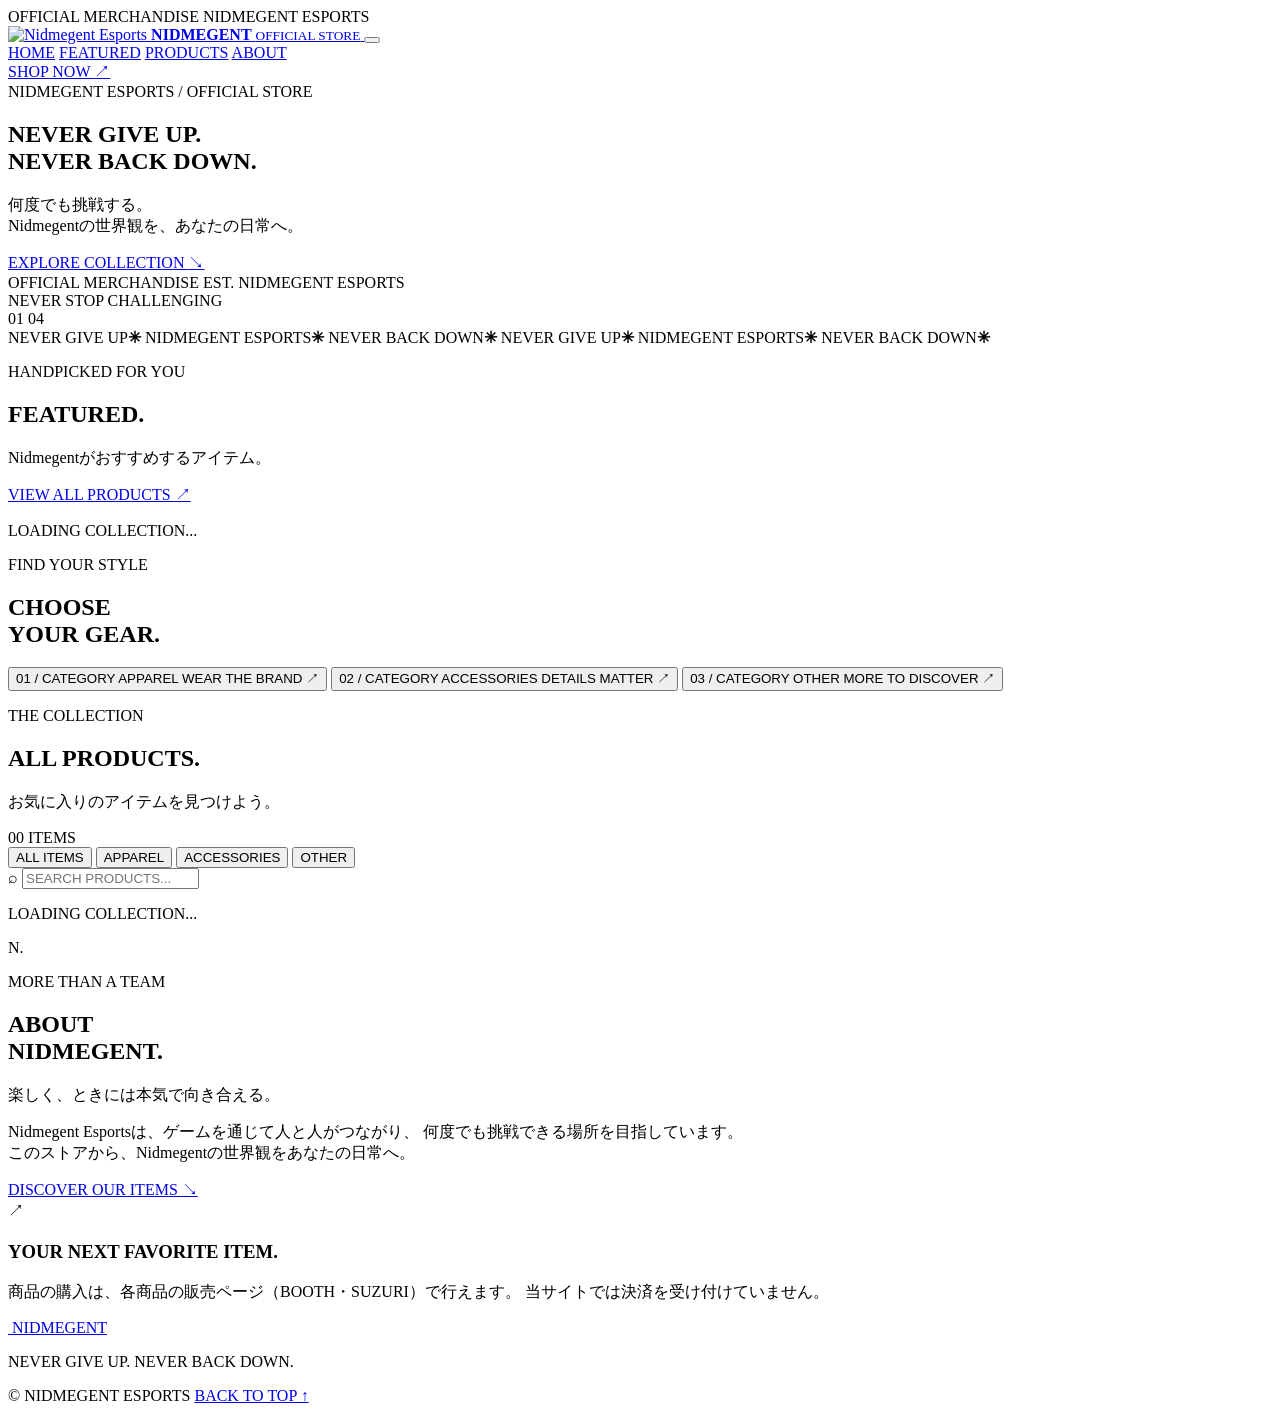
==== index.html @ 9da81508 "Create index.html" ====
<!DOCTYPE html>
<html lang="ja">
<head>
  <meta charset="UTF-8">
  <meta name="viewport" content="width=device-width, initial-scale=1">

  <meta name="theme-color" content="#0a0a0a">
  <meta name="description" content="Nidmegent Esports Official Store. Official merchandise, apparel and accessories.">

  <title>NIDMEGENT OFFICIAL STORE</title>

  <link rel="preconnect" href="https://fonts.googleapis.com">
  <link rel="preconnect" href="https://fonts.gstatic.com" crossorigin>

  <link href="https://fonts.googleapis.com/css2?family=Barlow+Condensed:wght@500;600;700;800;900&family=Noto+Sans+JP:wght@400;500;700;900&display=swap" rel="stylesheet">

  <link rel="stylesheet" href="style.css">
  <script src="script.js" defer></script>
</head>

<body>

  <div class="announcement">
    <span>OFFICIAL MERCHANDISE</span>
    <span class="announcement-dot"></span>
    <span>NIDMEGENT ESPORTS</span>
  </div>

  <header class="site-header">
    <a href="index.html" class="brand">
      <img src="images/logo.png" alt="Nidmegent Esports" class="brand-logo">
      <span class="brand-text">
        <strong>NIDMEGENT</strong>
        <small>OFFICIAL STORE</small>
      </span>
    </a>

    <button class="menu-toggle" id="menuToggle"
      aria-label="メニューを開く" aria-expanded="false">
      <span></span>
      <span></span>
    </button>

    <nav class="main-nav" id="mainNav">
      <a href="#home">HOME</a>
      <a href="#featured">FEATURED</a>
      <a href="#products">PRODUCTS</a>
      <a href="#about">ABOUT</a>
    </nav>

    <a href="#products" class="header-cta">
      SHOP NOW <span>↗</span>
    </a>
  </header>

  <main>

    <!-- HERO -->
    <section class="hero" id="home">
      <div class="hero-grid"></div>
      <div class="hero-glow"></div>

      <div class="hero-content">
        <div class="eyebrow">
          <span class="red-line"></span>
          NIDMEGENT ESPORTS / OFFICIAL STORE
        </div>

        <h1>
          NEVER GIVE UP<span class="red-period">.</span><br>
          <span class="hero-outline">NEVER BACK DOWN.</span>
        </h1>

        <p class="hero-description">
          何度でも挑戦する。<br>
          Nidmegentの世界観を、あなたの日常へ。
        </p>

        <a href="#products" class="primary-button">
          EXPLORE COLLECTION
          <span class="button-arrow">↘</span>
        </a>

        <div class="hero-caption">
          <span>OFFICIAL MERCHANDISE</span>
          <span>EST. NIDMEGENT ESPORTS</span>
        </div>
      </div>

      <div class="hero-side-label">NEVER STOP CHALLENGING</div>

      <div class="hero-number">
        <span>01</span>
        <span class="number-line"></span>
        <span>04</span>
      </div>
    </section>

    <!-- BRAND MESSAGE -->
    <section class="ticker" aria-label="ブランドメッセージ">
      <div class="ticker-track">
        <span>NEVER GIVE UP</span><b>✳</b>
        <span>NIDMEGENT ESPORTS</span><b>✳</b>
        <span>NEVER BACK DOWN</span><b>✳</b>
        <span>NEVER GIVE UP</span><b>✳</b>
        <span>NIDMEGENT ESPORTS</span><b>✳</b>
        <span>NEVER BACK DOWN</span><b>✳</b>
      </div>
    </section>

    <!-- FEATURED -->
    <section class="section featured-section" id="featured">
      <div class="section-heading">
        <div>
          <p class="section-kicker">HANDPICKED FOR YOU</p>
          <h2>FEATURED<span>.</span></h2>
          <p class="section-description">
            Nidmegentがおすすめするアイテム。
          </p>
        </div>

        <a href="#products" class="text-link">
          VIEW ALL PRODUCTS <span>↗</span>
        </a>
      </div>

      <div class="featured-grid" id="featuredGrid">
        <div class="loading-card">
          <span class="loader"></span>
          <p>LOADING COLLECTION...</p>
        </div>
      </div>
    </section>

    <!-- CATEGORY -->
    <section class="category-section">
      <div class="category-intro">
        <p class="section-kicker">FIND YOUR STYLE</p>
        <h2>CHOOSE<br>YOUR <span>GEAR.</span></h2>
      </div>

      <button class="category-tile category-apparel"
        data-category="APPAREL">
        <span class="category-index">01 / CATEGORY</span>
        <span class="category-title">APPAREL</span>
        <span class="category-subtitle">WEAR THE BRAND</span>
        <span class="category-arrow">↗</span>
      </button>

      <button class="category-tile category-accessories"
        data-category="ACCESSORIES">
        <span class="category-index">02 / CATEGORY</span>
        <span class="category-title">ACCESSORIES</span>
        <span class="category-subtitle">DETAILS MATTER</span>
        <span class="category-arrow">↗</span>
      </button>

      <button class="category-tile category-other"
        data-category="OTHER">
        <span class="category-index">03 / CATEGORY</span>
        <span class="category-title">OTHER</span>
        <span class="category-subtitle">MORE TO DISCOVER</span>
        <span class="category-arrow">↗</span>
      </button>
    </section>

    <!-- PRODUCTS -->
    <section class="section products-section" id="products">
      <div class="section-heading">
        <div>
          <p class="section-kicker">THE COLLECTION</p>
          <h2>ALL PRODUCTS<span>.</span></h2>
          <p class="section-description">
            お気に入りのアイテムを見つけよう。
          </p>
        </div>

        <span class="product-count" id="productCount">00 ITEMS</span>
      </div>

      <div class="product-toolbar">
        <div class="category-filters" id="categoryFilters">
          <button class="filter-button active" data-category="ALL">
            ALL ITEMS
          </button>
          <button class="filter-button" data-category="APPAREL">
            APPAREL
          </button>
          <button class="filter-button" data-category="ACCESSORIES">
            ACCESSORIES
          </button>
          <button class="filter-button" data-category="OTHER">
            OTHER
          </button>
        </div>

        <label class="search-box">
          <span>⌕</span>
          <input type="search" id="productSearch"
            placeholder="SEARCH PRODUCTS..." aria-label="商品検索">
        </label>
      </div>

      <div class="product-grid" id="productGrid">
        <div class="loading-card">
          <span class="loader"></span>
          <p>LOADING COLLECTION...</p>
        </div>
      </div>

      <div class="empty-state" id="emptyState" hidden>
        <span>NO PRODUCTS FOUND</span>
        <p>条件に合う商品が見つかりませんでした。</p>
      </div>
    </section>

    <!-- ABOUT -->
    <section class="about-section" id="about">
      <div class="about-mark">N.</div>

      <div class="about-content">
        <p class="section-kicker">MORE THAN A TEAM</p>
        <h2>ABOUT<br>NIDMEGENT<span>.</span></h2>

        <p class="about-lead">
          楽しく、ときには本気で向き合える。
        </p>

        <p class="about-description">
          Nidmegent Esportsは、ゲームを通じて人と人がつながり、
          何度でも挑戦できる場所を目指しています。<br>
          このストアから、Nidmegentの世界観をあなたの日常へ。
        </p>

        <a href="#products" class="primary-button">
          DISCOVER OUR ITEMS <span class="button-arrow">↘</span>
        </a>
      </div>
    </section>

    <!-- EXTERNAL STORE NOTICE -->
    <section class="purchase-notice">
      <div class="notice-symbol">↗</div>
      <div>
        <h3>YOUR NEXT FAVORITE ITEM.</h3>
        <p>
          商品の購入は、各商品の販売ページ（BOOTH・SUZURI）で行えます。
          当サイトでは決済を受け付けていません。
        </p>
      </div>
    </section>

  </main>

  <footer class="site-footer">
    <a href="#home" class="footer-brand">
      <img src="images/logo.png" alt="" class="footer-logo">
      <span>NIDMEGENT</span>
    </a>

    <p class="footer-tagline">
      NEVER GIVE UP. NEVER BACK DOWN.
    </p>

    <div class="footer-bottom">
      <span>© <span id="currentYear"></span> NIDMEGENT ESPORTS</span>
      <a href="#home">BACK TO TOP ↑</a>
    </div>
  </footer>

  <!-- PRODUCT DETAIL MODAL -->
  <dialog class="product-modal" id="productModal">
    <button class="modal-close" id="modalClose"
      aria-label="閉じる">×</button>

    <div class="modal-layout">
      <div class="modal-image-wrap">
        <img src="" alt="" id="modalImage">
      </div>

      <div class="modal-content">
        <p class="section-kicker" id="modalCategory">CATEGORY</p>
        <h2 id="modalName">PRODUCT NAME</h2>
        <p class="modal-price" id="modalPrice"></p>
        <p class="modal-description" id="modalDescription"></p>

        <a href="#" id="modalPurchase" class="primary-button"
          target="_blank" rel="noopener noreferrer">
          BUY AT STORE <span class="button-arrow">↗</span>
        </a>

        <p class="modal-note">
          ※購入手続きは外部販売サイトで行われます。
        </p>
      </div>
    </div>
  </dialog>

  <div class="toast" id="toast" role="status"></div>

</body>
</html>
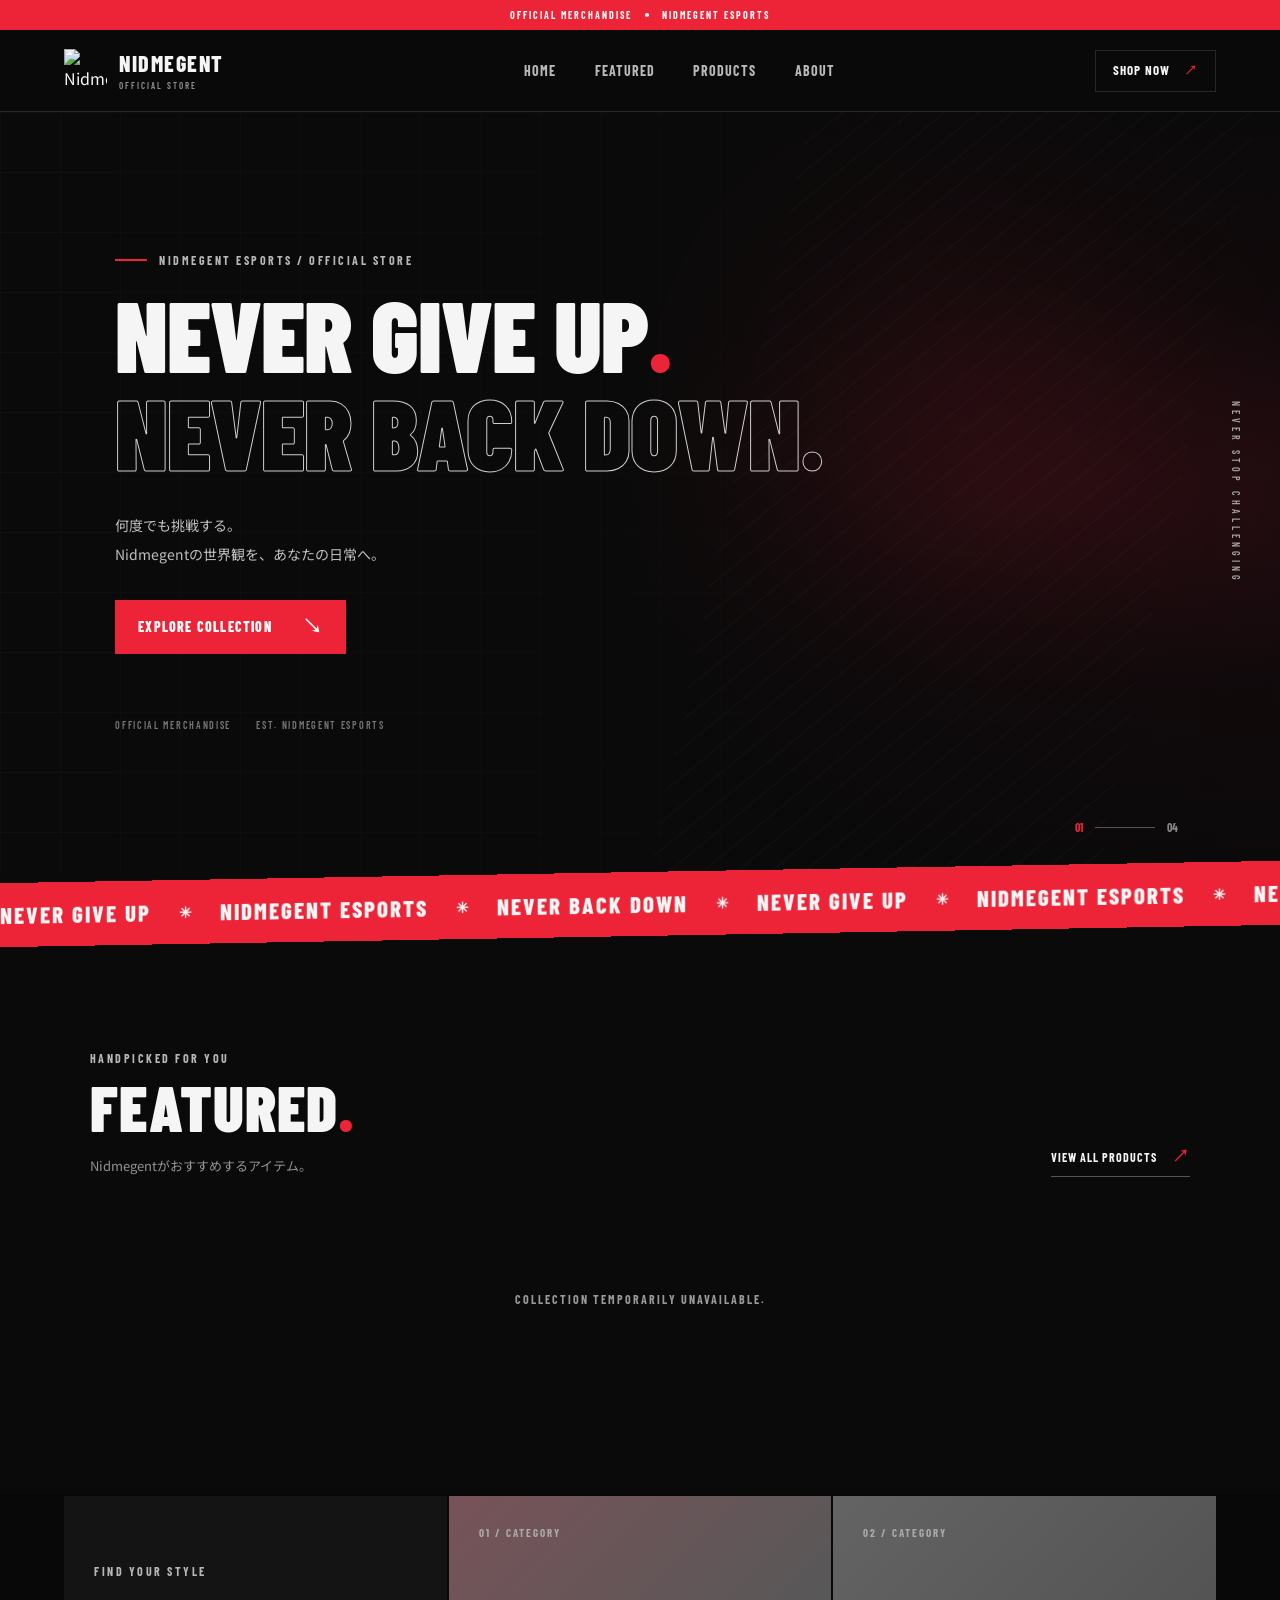
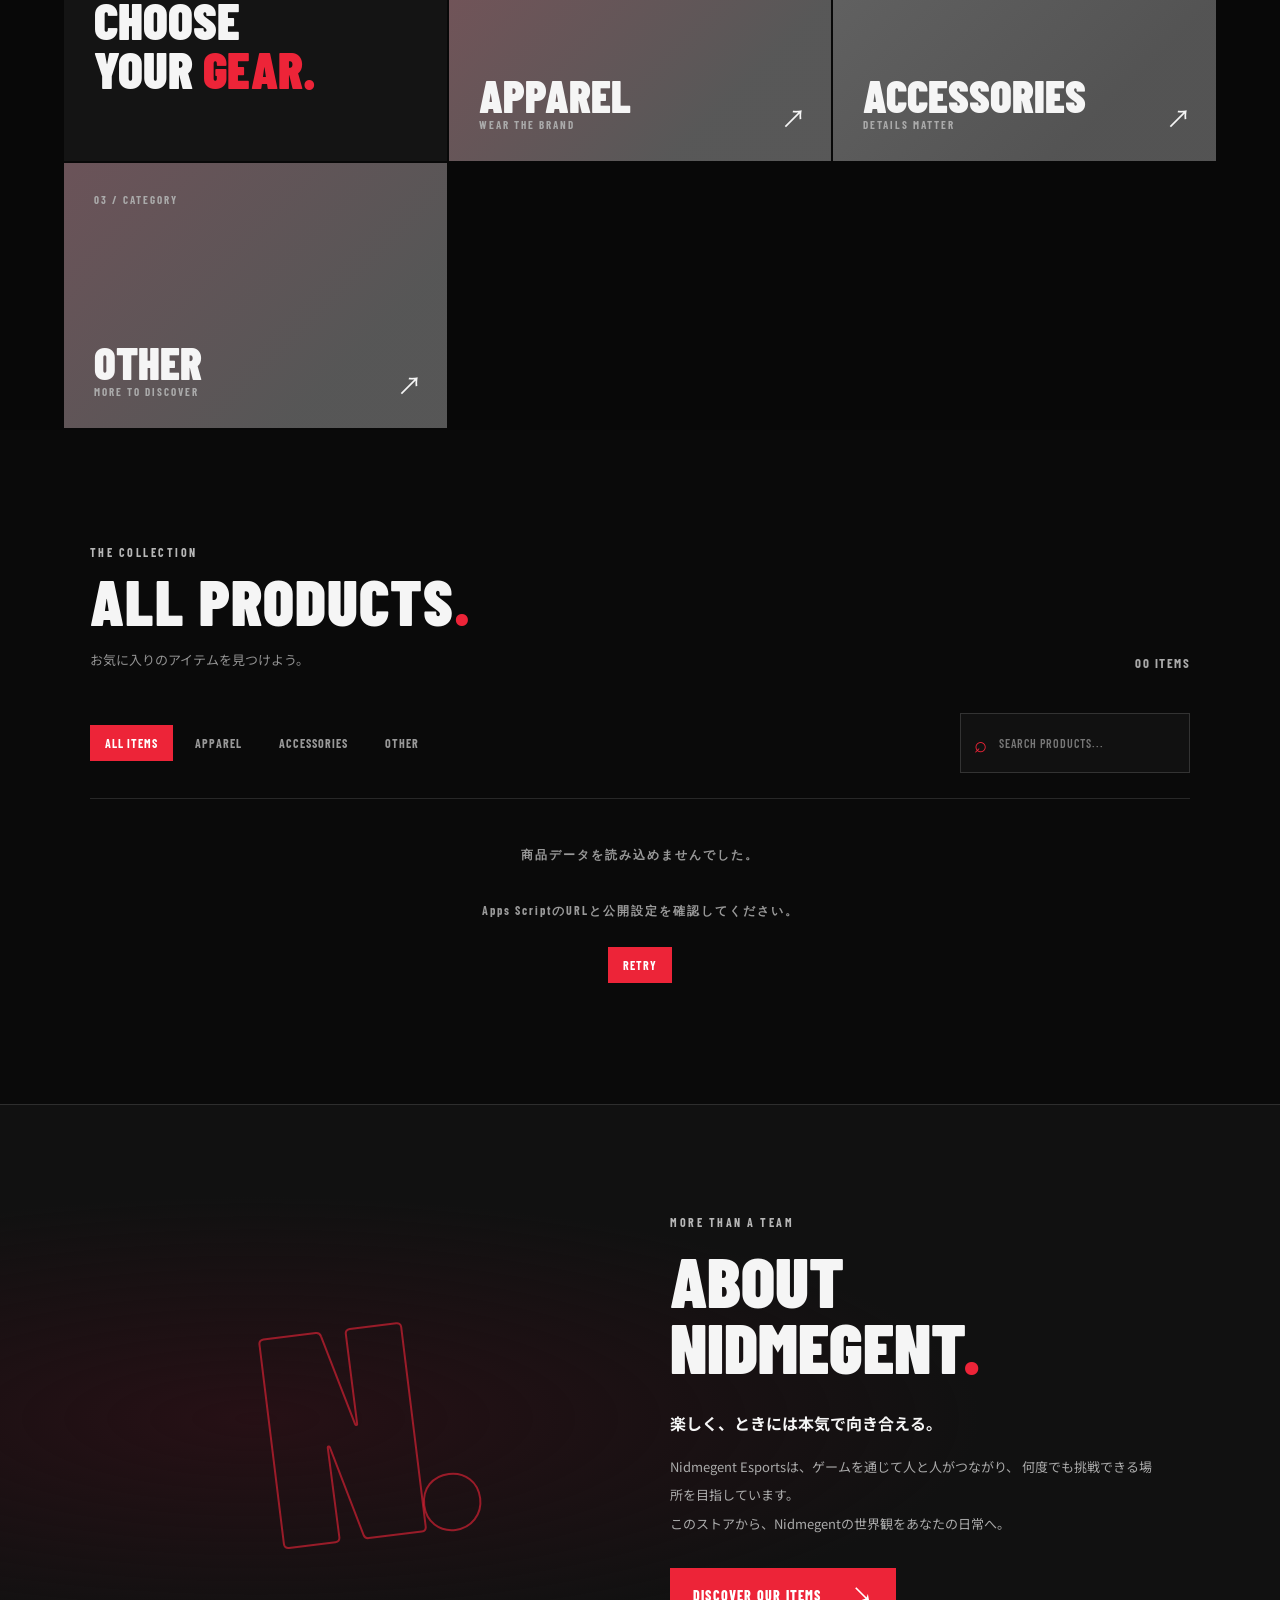
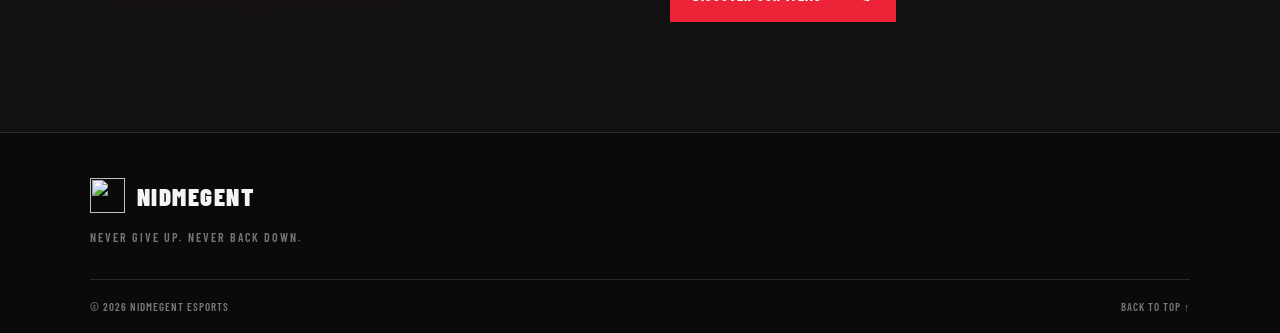
==== commit 950a67c1: "Update index.html" ====
--- a/index.html
+++ b/index.html
@@ -28,7 +28,7 @@
 
   <header class="site-header">
     <a href="index.html" class="brand">
-      <img src="images/logo.png" alt="Nidmegent Esports" class="brand-logo">
+      <img src="logo.png" alt="Nidmegent Esports" class="brand-logo">
       <span class="brand-text">
         <strong>NIDMEGENT</strong>
         <small>OFFICIAL STORE</small>
@@ -238,23 +238,11 @@
       </div>
     </section>
 
-    <!-- EXTERNAL STORE NOTICE -->
-    <section class="purchase-notice">
-      <div class="notice-symbol">↗</div>
-      <div>
-        <h3>YOUR NEXT FAVORITE ITEM.</h3>
-        <p>
-          商品の購入は、各商品の販売ページ（BOOTH・SUZURI）で行えます。
-          当サイトでは決済を受け付けていません。
-        </p>
-      </div>
-    </section>
-
   </main>
 
   <footer class="site-footer">
     <a href="#home" class="footer-brand">
-      <img src="images/logo.png" alt="" class="footer-logo">
+      <img src="logo.png" alt="" class="footer-logo">
       <span>NIDMEGENT</span>
     </a>
 
--- a/style.css
+++ b/style.css
@@ -0,0 +1,1430 @@
+/* =====================================================
+   NIDMEGENT OFFICIAL STORE
+   BLACK × RED × WHITE
+===================================================== */
+
+:root {
+  --bg: #0a0a0a;
+  --bg-soft: #111111;
+  --bg-card: #151515;
+  --white: #f5f5f5;
+  --muted: #929292;
+  --red: #ed2438;
+  --red-dark: #a90d20;
+  --line: rgba(255, 255, 255, 0.12);
+  --font-display: "Barlow Condensed", sans-serif;
+  --font-body: "Noto Sans JP", sans-serif;
+  --content-width: 1440px;
+}
+
+* {
+  box-sizing: border-box;
+}
+
+html {
+  scroll-behavior: smooth;
+  scroll-padding-top: 100px;
+}
+
+body {
+  margin: 0;
+  background: var(--bg);
+  color: var(--white);
+  font-family: var(--font-body);
+  line-height: 1.7;
+  overflow-x: hidden;
+}
+
+body.modal-open {
+  overflow: hidden;
+}
+
+button,
+input {
+  font: inherit;
+}
+
+button,
+a {
+  -webkit-tap-highlight-color: transparent;
+}
+
+button {
+  color: inherit;
+}
+
+a {
+  color: inherit;
+  text-decoration: none;
+}
+
+button:focus-visible,
+a:focus-visible,
+input:focus-visible {
+  outline: 2px solid var(--red);
+  outline-offset: 4px;
+}
+
+img {
+  display: block;
+  max-width: 100%;
+}
+
+::selection {
+  background: var(--red);
+  color: #fff;
+}
+
+/* ANNOUNCEMENT */
+
+.announcement {
+  min-height: 30px;
+  padding: 5px 15px;
+  display: flex;
+  justify-content: center;
+  align-items: center;
+  gap: 13px;
+  background: var(--red);
+  color: #fff;
+  font: 700 10px var(--font-display);
+  letter-spacing: 2px;
+}
+
+.announcement-dot {
+  width: 4px;
+  height: 4px;
+  background: #fff;
+  border-radius: 50%;
+}
+
+/* HEADER */
+
+.site-header {
+  position: sticky;
+  top: 0;
+  z-index: 50;
+  height: 82px;
+  padding: 0 5%;
+  display: flex;
+  align-items: center;
+  justify-content: space-between;
+  background: rgba(10, 10, 10, 0.94);
+  border-bottom: 1px solid var(--line);
+  backdrop-filter: blur(16px);
+}
+
+.brand {
+  display: flex;
+  align-items: center;
+  gap: 12px;
+  min-width: 200px;
+}
+
+.brand-logo {
+  width: 43px;
+  height: 43px;
+  object-fit: contain;
+}
+
+.brand-text {
+  display: flex;
+  flex-direction: column;
+  line-height: 1.15;
+}
+
+.brand-text strong {
+  font: 800 22px var(--font-display);
+  letter-spacing: 1.5px;
+}
+
+.brand-text small {
+  margin-top: 4px;
+  color: var(--muted);
+  font: 600 9px var(--font-display);
+  letter-spacing: 2px;
+}
+
+.main-nav {
+  display: flex;
+  align-items: center;
+  gap: clamp(20px, 3vw, 46px);
+}
+
+.main-nav a {
+  color: #b9b9b9;
+  font: 700 14px var(--font-display);
+  letter-spacing: 1px;
+  transition: color 0.25s ease;
+}
+
+.main-nav a:hover {
+  color: var(--red);
+}
+
+.header-cta {
+  padding: 11px 17px;
+  border: 1px solid var(--line);
+  font: 700 13px var(--font-display);
+  letter-spacing: 1px;
+  transition: 0.25s ease;
+}
+
+.header-cta span {
+  margin-left: 10px;
+  color: var(--red);
+}
+
+.header-cta:hover {
+  border-color: var(--red);
+  background: var(--red);
+}
+
+.header-cta:hover span {
+  color: #fff;
+}
+
+.menu-toggle {
+  display: none;
+  width: 42px;
+  height: 42px;
+  padding: 10px;
+  border: 1px solid var(--line);
+  background: transparent;
+  cursor: pointer;
+}
+
+.menu-toggle span {
+  display: block;
+  height: 2px;
+  margin: 5px 0;
+  background: #fff;
+}
+
+/* HERO */
+
+.hero {
+  position: relative;
+  min-height: 670px;
+  min-height: min(760px, calc(100svh - 112px));
+  display: flex;
+  align-items: center;
+  padding: 90px 9%;
+  overflow: hidden;
+  isolation: isolate;
+  background:
+    linear-gradient(90deg, #0a0a0a 0%, rgba(10, 10, 10, 0.96) 48%, rgba(10, 10, 10, 0.45) 100%),
+    radial-gradient(ellipse at 80% 50%, #491019 0%, #17090c 38%, #0a0a0a 75%);
+}
+
+.hero::before {
+  content: "";
+  position: absolute;
+  z-index: -1;
+  top: 0;
+  right: 8%;
+  width: 35%;
+  height: 100%;
+  opacity: 0.24;
+  background: repeating-linear-gradient(
+    135deg,
+    transparent 0,
+    transparent 22px,
+    rgba(255, 255, 255, 0.12) 23px,
+    transparent 24px
+  );
+  transform: skewX(-12deg);
+}
+
+.hero-grid {
+  position: absolute;
+  inset: 0;
+  z-index: -1;
+  background-image:
+    linear-gradient(rgba(255,255,255,.025) 1px, transparent 1px),
+    linear-gradient(90deg, rgba(255,255,255,.025) 1px, transparent 1px);
+  background-size: 60px 60px;
+  mask-image: linear-gradient(90deg, #000, transparent);
+}
+
+.hero-glow {
+  position: absolute;
+  z-index: -1;
+  top: 18%;
+  right: 12%;
+  width: 320px;
+  height: 320px;
+  border-radius: 50%;
+  background: var(--red);
+  opacity: 0.1;
+  filter: blur(110px);
+}
+
+.hero-content {
+  width: min(100%, 1050px);
+  animation: heroReveal 1s ease both;
+}
+
+.eyebrow,
+.section-kicker {
+  display: flex;
+  align-items: center;
+  gap: 12px;
+  margin: 0 0 18px;
+  color: #b7b7b7;
+  font: 700 12px var(--font-display);
+  letter-spacing: 2.5px;
+}
+
+.red-line {
+  display: inline-block;
+  width: 32px;
+  height: 2px;
+  background: var(--red);
+}
+
+.hero h1 {
+  margin: 0;
+  font: 900 clamp(48px, 7.8vw, 112px)/0.98 var(--font-display);
+  letter-spacing: -1px;
+  overflow-wrap: anywhere;
+}
+
+.red-period,
+.section-heading h2 span,
+.about-content h2 span {
+  color: var(--red);
+}
+
+.hero-outline {
+  color: transparent;
+  -webkit-text-stroke: 1px rgba(255, 255, 255, 0.8);
+}
+
+.hero-description {
+  margin: 30px 0;
+  color: #c0c0c0;
+  font-size: 14px;
+  line-height: 2.1;
+}
+
+.primary-button {
+  min-height: 54px;
+  padding: 0 22px;
+  display: inline-flex;
+  align-items: center;
+  justify-content: space-between;
+  gap: 30px;
+  background: var(--red);
+  color: #fff;
+  border: 1px solid var(--red);
+  font: 800 14px var(--font-display);
+  letter-spacing: 1.2px;
+  cursor: pointer;
+  transition:
+    background 0.25s ease,
+    color 0.25s ease,
+    transform 0.25s ease;
+}
+
+.primary-button:hover {
+  background: transparent;
+  color: #fff;
+  transform: translateY(-2px);
+}
+
+.button-arrow {
+  font-size: 20px;
+}
+
+.hero-caption {
+  display: flex;
+  gap: 25px;
+  margin-top: 65px;
+  color: #777;
+  font: 600 10px var(--font-display);
+  letter-spacing: 1.7px;
+}
+
+.hero-side-label {
+  position: absolute;
+  right: 3%;
+  top: 50%;
+  writing-mode: vertical-rl;
+  color: #a4a4a4;
+  font: 600 10px var(--font-display);
+  letter-spacing: 4px;
+  transform: translateY(-50%);
+}
+
+.hero-number {
+  position: absolute;
+  right: 8%;
+  bottom: 38px;
+  display: flex;
+  align-items: center;
+  gap: 12px;
+  color: #888;
+  font: 700 12px var(--font-display);
+}
+
+.hero-number span:first-child {
+  color: var(--red);
+}
+
+.number-line {
+  width: 60px;
+  height: 1px;
+  background: #555;
+}
+
+/* TICKER */
+
+.ticker {
+  overflow: hidden;
+  padding: 18px 0;
+  background: var(--red);
+  transform: skewY(-1deg);
+}
+
+.ticker-track {
+  width: max-content;
+  display: flex;
+  align-items: center;
+  gap: 28px;
+  white-space: nowrap;
+  animation: tickerMove 28s linear infinite;
+}
+
+.ticker-track span {
+  font: 800 23px var(--font-display);
+  letter-spacing: 2px;
+}
+
+.ticker-track b {
+  font-size: 15px;
+}
+
+/* SECTIONS */
+
+.section {
+  max-width: var(--content-width);
+  margin: 0 auto;
+  padding: 115px 7%;
+}
+
+.section-heading {
+  display: flex;
+  justify-content: space-between;
+  align-items: flex-end;
+  gap: 25px;
+  margin-bottom: 42px;
+}
+
+.section-heading .section-kicker {
+  margin-bottom: 10px;
+}
+
+.section-heading h2 {
+  margin: 0;
+  font: 900 clamp(40px, 5vw, 68px)/1 var(--font-display);
+  letter-spacing: 1px;
+}
+
+.section-description {
+  margin: 16px 0 0;
+  color: var(--muted);
+  font-size: 13px;
+}
+
+.text-link {
+  display: inline-flex;
+  gap: 15px;
+  align-items: center;
+  padding-bottom: 8px;
+  border-bottom: 1px solid #555;
+  font: 700 12px var(--font-display);
+  letter-spacing: 1px;
+  white-space: nowrap;
+}
+
+.text-link span {
+  color: var(--red);
+  font-size: 17px;
+}
+
+.text-link:hover {
+  border-color: var(--red);
+}
+
+/* FEATURED */
+
+.featured-grid {
+  display: grid;
+  grid-template-columns: repeat(2, minmax(0, 1fr));
+  gap: 25px;
+}
+
+.featured-card {
+  position: relative;
+  display: grid;
+  grid-template-columns: 1fr 1fr;
+  min-height: 320px;
+  background: #141414;
+  border: 1px solid var(--line);
+  overflow: hidden;
+  cursor: pointer;
+  transition: border-color 0.3s ease, transform 0.3s ease;
+}
+
+.featured-card:hover {
+  border-color: var(--red);
+  transform: translateY(-4px);
+}
+
+.featured-card .product-image-wrap {
+  height: 100%;
+  min-height: 300px;
+}
+
+.featured-card .product-info {
+  align-self: center;
+  padding: 24px;
+}
+
+.featured-card .product-name {
+  font-size: 23px;
+}
+
+.featured-card .product-price {
+  font-size: 23px;
+}
+
+.featured-label {
+  display: inline-block;
+  margin-bottom: 14px;
+  color: var(--red);
+  font: 800 12px var(--font-display);
+  letter-spacing: 2px;
+}
+
+/* CATEGORY */
+
+.category-section {
+  display: grid;
+  grid-template-columns: repeat(3, minmax(0, 1fr));
+  gap: 2px;
+  padding: 2px 5%;
+  background: #080808;
+}
+
+.category-intro,
+.category-tile {
+  position: relative;
+  min-height: 265px;
+  padding: 30px;
+  overflow: hidden;
+}
+
+.category-intro {
+  display: flex;
+  flex-direction: column;
+  justify-content: center;
+  background: #141414;
+}
+
+.category-intro h2 {
+  margin: 0;
+  font: 900 clamp(34px, 4vw, 55px)/0.95 var(--font-display);
+}
+
+.category-intro h2 span {
+  color: var(--red);
+}
+
+.category-tile {
+  display: flex;
+  flex-direction: column;
+  justify-content: space-between;
+  text-align: left;
+  border: 0;
+  cursor: pointer;
+  isolation: isolate;
+}
+
+.category-tile::before {
+  content: "";
+  position: absolute;
+  inset: 0;
+  z-index: -1;
+  opacity: 0.7;
+  transition: transform 0.5s ease;
+}
+
+.category-tile:hover::before {
+  transform: scale(1.08);
+}
+
+.category-apparel::before {
+  background: linear-gradient(135deg, #441018, #171717 75%);
+}
+
+.category-accessories::before {
+  background: linear-gradient(135deg, #282828, #111 75%);
+}
+
+.category-other::before {
+  background: linear-gradient(135deg, #321018, #151515 75%);
+}
+
+.category-index,
+.category-subtitle {
+  color: #aaa;
+  font: 700 11px var(--font-display);
+  letter-spacing: 2px;
+}
+
+.category-title {
+  margin-top: auto;
+  font: 900 clamp(31px, 3.5vw, 48px)/1 var(--font-display);
+}
+
+.category-arrow {
+  position: absolute;
+  right: 25px;
+  bottom: 23px;
+  font-size: 25px;
+  transition: transform 0.3s ease;
+}
+
+.category-tile:hover .category-arrow {
+  color: var(--red);
+  transform: translate(4px, -4px);
+}
+
+/* PRODUCTS */
+
+.product-count {
+  color: #aaa;
+  font: 700 13px var(--font-display);
+  letter-spacing: 1.5px;
+}
+
+.product-toolbar {
+  display: flex;
+  justify-content: space-between;
+  align-items: center;
+  flex-wrap: wrap;
+  gap: 20px;
+  padding-bottom: 25px;
+  margin-bottom: 30px;
+  border-bottom: 1px solid var(--line);
+}
+
+.category-filters {
+  display: flex;
+  flex-wrap: wrap;
+  gap: 7px;
+}
+
+.filter-button {
+  padding: 10px 14px;
+  background: transparent;
+  color: #999;
+  border: 1px solid transparent;
+  cursor: pointer;
+  font: 700 12px var(--font-display);
+  letter-spacing: 1px;
+  transition: 0.2s ease;
+}
+
+.filter-button:hover,
+.filter-button.active {
+  background: var(--red);
+  border-color: var(--red);
+  color: #fff;
+}
+
+.search-box {
+  display: flex;
+  align-items: center;
+  gap: 10px;
+  min-width: 230px;
+  padding: 10px 13px;
+  border: 1px solid #333;
+  background: #111;
+}
+
+.search-box > span {
+  color: var(--red);
+  font-size: 22px;
+}
+
+.search-box input {
+  width: 100%;
+  min-width: 0;
+  background: transparent;
+  color: #fff;
+  border: 0;
+  outline: 0;
+  font: 600 12px var(--font-display);
+  letter-spacing: 1px;
+}
+
+.search-box input::placeholder {
+  color: #777;
+}
+
+.product-grid {
+  display: grid;
+  grid-template-columns: repeat(4, minmax(0, 1fr));
+  gap: 30px 18px;
+}
+
+.product-card {
+  min-width: 0;
+  cursor: pointer;
+  animation: cardReveal 0.5s ease both;
+}
+
+.product-image-wrap {
+  position: relative;
+  aspect-ratio: 4 / 5;
+  overflow: hidden;
+  background: #171717;
+}
+
+.product-image {
+  width: 100%;
+  height: 100%;
+  object-fit: cover;
+  transition: transform 0.5s cubic-bezier(.2,.7,.2,1);
+}
+
+.product-card:hover .product-image {
+  transform: scale(1.06);
+}
+
+.product-image-placeholder {
+  display: flex;
+  width: 100%;
+  height: 100%;
+  align-items: center;
+  justify-content: center;
+  background:
+    linear-gradient(135deg, #222, #101010);
+  color: #444;
+  font: 900 50px var(--font-display);
+}
+
+.product-badges {
+  position: absolute;
+  top: 12px;
+  left: 12px;
+  display: flex;
+  flex-wrap: wrap;
+  gap: 5px;
+}
+
+.badge {
+  padding: 5px 9px;
+  background: var(--red);
+  color: #fff;
+  font: 800 10px var(--font-display);
+  letter-spacing: 1px;
+}
+
+.badge.pickup {
+  background: #f5f5f5;
+  color: #111;
+}
+
+.product-quick-view {
+  position: absolute;
+  right: 12px;
+  bottom: 12px;
+  width: 40px;
+  height: 40px;
+  display: grid;
+  place-items: center;
+  background: var(--red);
+  color: #fff;
+  border: 0;
+  font-size: 22px;
+  opacity: 0;
+  transform: translateY(8px);
+  transition: 0.25s ease;
+  cursor: pointer;
+}
+
+.product-card:hover .product-quick-view,
+.product-card:focus-within .product-quick-view {
+  opacity: 1;
+  transform: translateY(0);
+}
+
+.product-info {
+  padding-top: 15px;
+}
+
+.product-category {
+  color: #929292;
+  font: 700 11px var(--font-display);
+  letter-spacing: 1.5px;
+}
+
+.product-name {
+  margin: 7px 0 8px;
+  font-size: 15px;
+  line-height: 1.7;
+  overflow-wrap: anywhere;
+}
+
+.product-bottom {
+  display: flex;
+  justify-content: space-between;
+  align-items: center;
+  gap: 10px;
+}
+
+.product-price {
+  font: 800 21px var(--font-display);
+}
+
+.product-platform {
+  color: #999;
+  font: 700 10px var(--font-display);
+  letter-spacing: 1px;
+}
+
+.product-buy-link {
+  display: block;
+  margin-top: 14px;
+  padding: 11px 12px;
+  text-align: center;
+  background: #1a1a1a;
+  border: 1px solid #333;
+  font: 700 12px var(--font-display);
+  letter-spacing: 1px;
+  transition: 0.25s ease;
+}
+
+.product-buy-link:hover {
+  background: var(--red);
+  border-color: var(--red);
+}
+
+.loading-card {
+  grid-column: 1 / -1;
+  min-height: 160px;
+  display: flex;
+  flex-direction: column;
+  align-items: center;
+  justify-content: center;
+  gap: 15px;
+  color: #999;
+  font: 700 12px var(--font-display);
+  letter-spacing: 2px;
+}
+
+.loader {
+  width: 30px;
+  height: 30px;
+  border: 2px solid #333;
+  border-top-color: var(--red);
+  border-radius: 50%;
+  animation: spin 0.8s linear infinite;
+}
+
+.empty-state {
+  padding: 65px 15px;
+  text-align: center;
+  border: 1px solid var(--line);
+}
+
+.empty-state > span {
+  font: 800 24px var(--font-display);
+  color: var(--red);
+}
+
+.empty-state p {
+  color: #999;
+  font-size: 13px;
+}
+
+/* ABOUT */
+
+.about-section {
+  position: relative;
+  display: grid;
+  grid-template-columns: 1fr 1fr;
+  align-items: center;
+  gap: 60px;
+  padding: 110px 9%;
+  overflow: hidden;
+  background:
+    radial-gradient(ellipse at 20% 50%, #261015, transparent 50%),
+    #111;
+  border-top: 1px solid var(--line);
+  border-bottom: 1px solid var(--line);
+}
+
+.about-mark {
+  display: grid;
+  place-items: center;
+  min-height: 360px;
+  color: transparent;
+  -webkit-text-stroke: 2px rgba(237, 36, 56, 0.6);
+  font: 900 clamp(160px, 24vw, 300px)/1 var(--font-display);
+  letter-spacing: -15px;
+  transform: rotate(-7deg);
+  user-select: none;
+}
+
+.about-content h2 {
+  margin: 0;
+  font: 900 clamp(43px, 5.5vw, 76px)/0.95 var(--font-display);
+}
+
+.about-lead {
+  margin: 30px 0 15px;
+  font-weight: 700;
+}
+
+.about-description {
+  max-width: 500px;
+  margin-bottom: 30px;
+  color: #aaa;
+  font-size: 13px;
+  line-height: 2.2;
+}
+
+/* NOTICE */
+
+.purchase-notice {
+  display: flex;
+  align-items: center;
+  gap: 22px;
+  padding: 45px 9%;
+  border-bottom: 1px solid var(--line);
+}
+
+.notice-symbol {
+  flex: 0 0 55px;
+  width: 55px;
+  height: 55px;
+  display: grid;
+  place-items: center;
+  background: var(--red);
+  font-size: 25px;
+}
+
+.purchase-notice h3 {
+  margin: 0;
+  font: 800 23px var(--font-display);
+  letter-spacing: 1px;
+}
+
+.purchase-notice p {
+  margin: 5px 0 0;
+  color: #999;
+  font-size: 12px;
+}
+
+/* FOOTER */
+
+.site-footer {
+  padding: 45px 7% 20px;
+}
+
+.footer-brand {
+  display: inline-flex;
+  align-items: center;
+  gap: 12px;
+  font: 900 25px var(--font-display);
+  letter-spacing: 1.5px;
+}
+
+.footer-logo {
+  width: 35px;
+  height: 35px;
+  object-fit: contain;
+}
+
+.footer-tagline {
+  margin: 10px 0 35px;
+  color: #777;
+  font: 600 12px var(--font-display);
+  letter-spacing: 2px;
+}
+
+.footer-bottom {
+  display: flex;
+  justify-content: space-between;
+  gap: 15px;
+  padding-top: 20px;
+  border-top: 1px solid var(--line);
+  color: #777;
+  font: 600 11px var(--font-display);
+  letter-spacing: 1px;
+}
+
+.footer-bottom a:hover {
+  color: var(--red);
+}
+
+/* MODAL */
+
+.product-modal {
+  width: min(900px, calc(100% - 30px));
+  max-width: 900px;
+  max-height: 90vh;
+  padding: 0;
+  color: #fff;
+  background: #111;
+  border: 1px solid #333;
+}
+
+.product-modal::backdrop {
+  background: rgba(0, 0, 0, 0.82);
+  backdrop-filter: blur(6px);
+}
+
+.modal-close {
+  position: absolute;
+  z-index: 2;
+  top: 12px;
+  right: 12px;
+  width: 42px;
+  height: 42px;
+  background: rgba(0,0,0,.75);
+  border: 1px solid #555;
+  font-size: 27px;
+  cursor: pointer;
+}
+
+.modal-layout {
+  display: grid;
+  grid-template-columns: 1fr 1fr;
+}
+
+.modal-image-wrap {
+  min-height: 450px;
+  background: #171717;
+}
+
+.modal-image-wrap img {
+  width: 100%;
+  height: 100%;
+  max-height: 650px;
+  object-fit: cover;
+}
+
+.modal-content {
+  align-self: center;
+  padding: 45px;
+}
+
+.modal-content h2 {
+  margin: 0 0 15px;
+  font: 800 35px/1.1 var(--font-display);
+  overflow-wrap: anywhere;
+}
+
+.modal-price {
+  font: 800 29px var(--font-display);
+}
+
+.modal-description {
+  margin: 25px 0;
+  color: #aaa;
+  font-size: 13px;
+  line-height: 2;
+  white-space: pre-line;
+  overflow-wrap: anywhere;
+}
+
+.modal-note {
+  margin-top: 16px;
+  color: #777;
+  font-size: 11px;
+}
+
+.toast {
+  position: fixed;
+  z-index: 100;
+  right: 20px;
+  bottom: 20px;
+  max-width: calc(100% - 40px);
+  padding: 14px 20px;
+  background: #222;
+  border-left: 3px solid var(--red);
+  color: #fff;
+  font-size: 13px;
+  opacity: 0;
+  transform: translateY(10px);
+  pointer-events: none;
+  transition: 0.25s ease;
+}
+
+.toast.show {
+  opacity: 1;
+  transform: translateY(0);
+}
+
+/* ANIMATIONS */
+
+@keyframes spin {
+  to { transform: rotate(360deg); }
+}
+
+@keyframes tickerMove {
+  to { transform: translateX(-50%); }
+}
+
+@keyframes heroReveal {
+  from {
+    opacity: 0;
+    transform: translateY(25px);
+  }
+  to {
+    opacity: 1;
+    transform: translateY(0);
+  }
+}
+
+@keyframes cardReveal {
+  from {
+    opacity: 0;
+    transform: translateY(15px);
+  }
+  to {
+    opacity: 1;
+    transform: translateY(0);
+  }
+}
+
+/* RESPONSIVE */
+
+@media (min-width: 1600px) {
+  .hero {
+    padding-left: max(9%, calc((100vw - 1250px) / 2));
+  }
+}
+
+@media (max-width: 1050px) {
+  .site-header {
+    padding: 0 4%;
+  }
+
+  .brand {
+    min-width: auto;
+  }
+
+  .main-nav {
+    gap: 20px;
+  }
+
+  .header-cta {
+    display: none;
+  }
+
+  .section {
+    padding: 90px 5%;
+  }
+
+  .product-grid {
+    grid-template-columns: repeat(3, minmax(0, 1fr));
+  }
+
+  .featured-card {
+    grid-template-columns: 1fr;
+  }
+
+  .featured-card .product-image-wrap {
+    min-height: 0;
+    aspect-ratio: 4 / 3;
+  }
+
+  .featured-card .product-info {
+    padding: 20px;
+  }
+
+  .category-section {
+    padding: 2px 3%;
+  }
+
+  .category-intro,
+  .category-tile {
+    padding: 22px;
+  }
+}
+
+@media (max-width: 720px) {
+  html {
+    scroll-padding-top: 76px;
+  }
+
+  .announcement {
+    font-size: 9px;
+    letter-spacing: 1.3px;
+  }
+
+  .site-header {
+    height: 70px;
+  }
+
+  .brand-logo {
+    width: 36px;
+    height: 36px;
+  }
+
+  .brand-text strong {
+    font-size: 19px;
+  }
+
+  .brand-text small {
+    font-size: 8px;
+  }
+
+  .menu-toggle {
+    display: block;
+  }
+
+  .main-nav {
+    position: absolute;
+    top: 69px;
+    left: 0;
+    right: 0;
+    display: none;
+    flex-direction: column;
+    align-items: stretch;
+    gap: 0;
+    padding: 10px 5% 20px;
+    background: #0d0d0d;
+    border-bottom: 1px solid var(--line);
+  }
+
+  .main-nav.open {
+    display: flex;
+  }
+
+  .main-nav a {
+    padding: 15px 0;
+    border-bottom: 1px solid var(--line);
+  }
+
+  .hero {
+    min-height: 620px;
+    padding: 75px 6%;
+    background:
+      linear-gradient(90deg, rgba(10,10,10,.98), rgba(10,10,10,.74)),
+      radial-gradient(ellipse at 80% 40%, #63101d, #0a0a0a 70%);
+  }
+
+  .hero h1 {
+    font-size: clamp(43px, 11vw, 74px);
+  }
+
+  .eyebrow {
+    font-size: 10px;
+    letter-spacing: 1.5px;
+  }
+
+  .hero-description {
+    font-size: 13px;
+  }
+
+  .hero-caption {
+    flex-direction: column;
+    gap: 8px;
+    margin-top: 45px;
+  }
+
+  .hero-side-label {
+    right: 3%;
+    font-size: 8px;
+  }
+
+  .hero-number {
+    right: 6%;
+    bottom: 20px;
+  }
+
+  .ticker {
+    padding: 14px 0;
+  }
+
+  .ticker-track span {
+    font-size: 19px;
+  }
+
+  .section {
+    padding: 75px 5%;
+  }
+
+  .section-heading {
+    align-items: flex-start;
+    flex-direction: column;
+    gap: 18px;
+    margin-bottom: 30px;
+  }
+
+  .section-heading h2 {
+    font-size: 46px;
+  }
+
+  .featured-grid {
+    grid-template-columns: 1fr;
+    gap: 20px;
+  }
+
+  .featured-card {
+    grid-template-columns: 1fr 1fr;
+  }
+
+  .featured-card .product-image-wrap {
+    height: 100%;
+    min-height: 230px;
+    aspect-ratio: auto;
+  }
+
+  .featured-card .product-info {
+    padding: 15px;
+  }
+
+  .featured-card .product-name {
+    font-size: 19px;
+  }
+
+  .category-section {
+    grid-template-columns: 1fr;
+    gap: 2px;
+    padding: 2px 5%;
+  }
+
+  .category-intro,
+  .category-tile {
+    min-height: 180px;
+    padding: 25px;
+  }
+
+  .category-intro h2 {
+    font-size: 44px;
+  }
+
+  .category-title {
+    font-size: 38px;
+  }
+
+  .product-toolbar {
+    align-items: stretch;
+    flex-direction: column;
+  }
+
+  .category-filters {
+    gap: 5px;
+  }
+
+  .filter-button {
+    padding: 9px 10px;
+    font-size: 11px;
+  }
+
+  .search-box {
+    min-width: 0;
+  }
+
+  .product-grid {
+    grid-template-columns: repeat(2, minmax(0, 1fr));
+    gap: 26px 12px;
+  }
+
+  .product-name {
+    font-size: 13px;
+  }
+
+  .product-price {
+    font-size: 19px;
+  }
+
+  .product-platform {
+    font-size: 9px;
+  }
+
+  .product-quick-view {
+    opacity: 1;
+    transform: none;
+    width: 34px;
+    height: 34px;
+  }
+
+  .product-buy-link {
+    padding: 10px 5px;
+    font-size: 11px;
+  }
+
+  .about-section {
+    grid-template-columns: 1fr;
+    gap: 10px;
+    padding: 65px 7%;
+  }
+
+  .about-mark {
+    min-height: 170px;
+    font-size: 175px;
+  }
+
+  .about-content h2 {
+    font-size: 54px;
+  }
+
+  .purchase-notice {
+    align-items: flex-start;
+    padding: 35px 6%;
+  }
+
+  .purchase-notice h3 {
+    font-size: 19px;
+  }
+
+  .purchase-notice p {
+    line-height: 1.9;
+  }
+
+  .site-footer {
+    padding: 35px 6% 20px;
+  }
+
+  .footer-bottom {
+    flex-direction: column;
+    gap: 10px;
+  }
+
+  .modal-layout {
+    grid-template-columns: 1fr;
+  }
+
+  .modal-image-wrap {
+    min-height: 0;
+    aspect-ratio: 4 / 3;
+  }
+
+  .modal-content {
+    padding: 25px;
+  }
+
+  .modal-content h2 {
+    font-size: 29px;
+  }
+}
+
+@media (prefers-reduced-motion: reduce) {
+  *,
+  *::before,
+  *::after {
+    scroll-behavior: auto !important;
+    animation-duration: 0.01ms !important;
+    animation-iteration-count: 1 !important;
+    transition-duration: 0.01ms !important;
+  }
+}
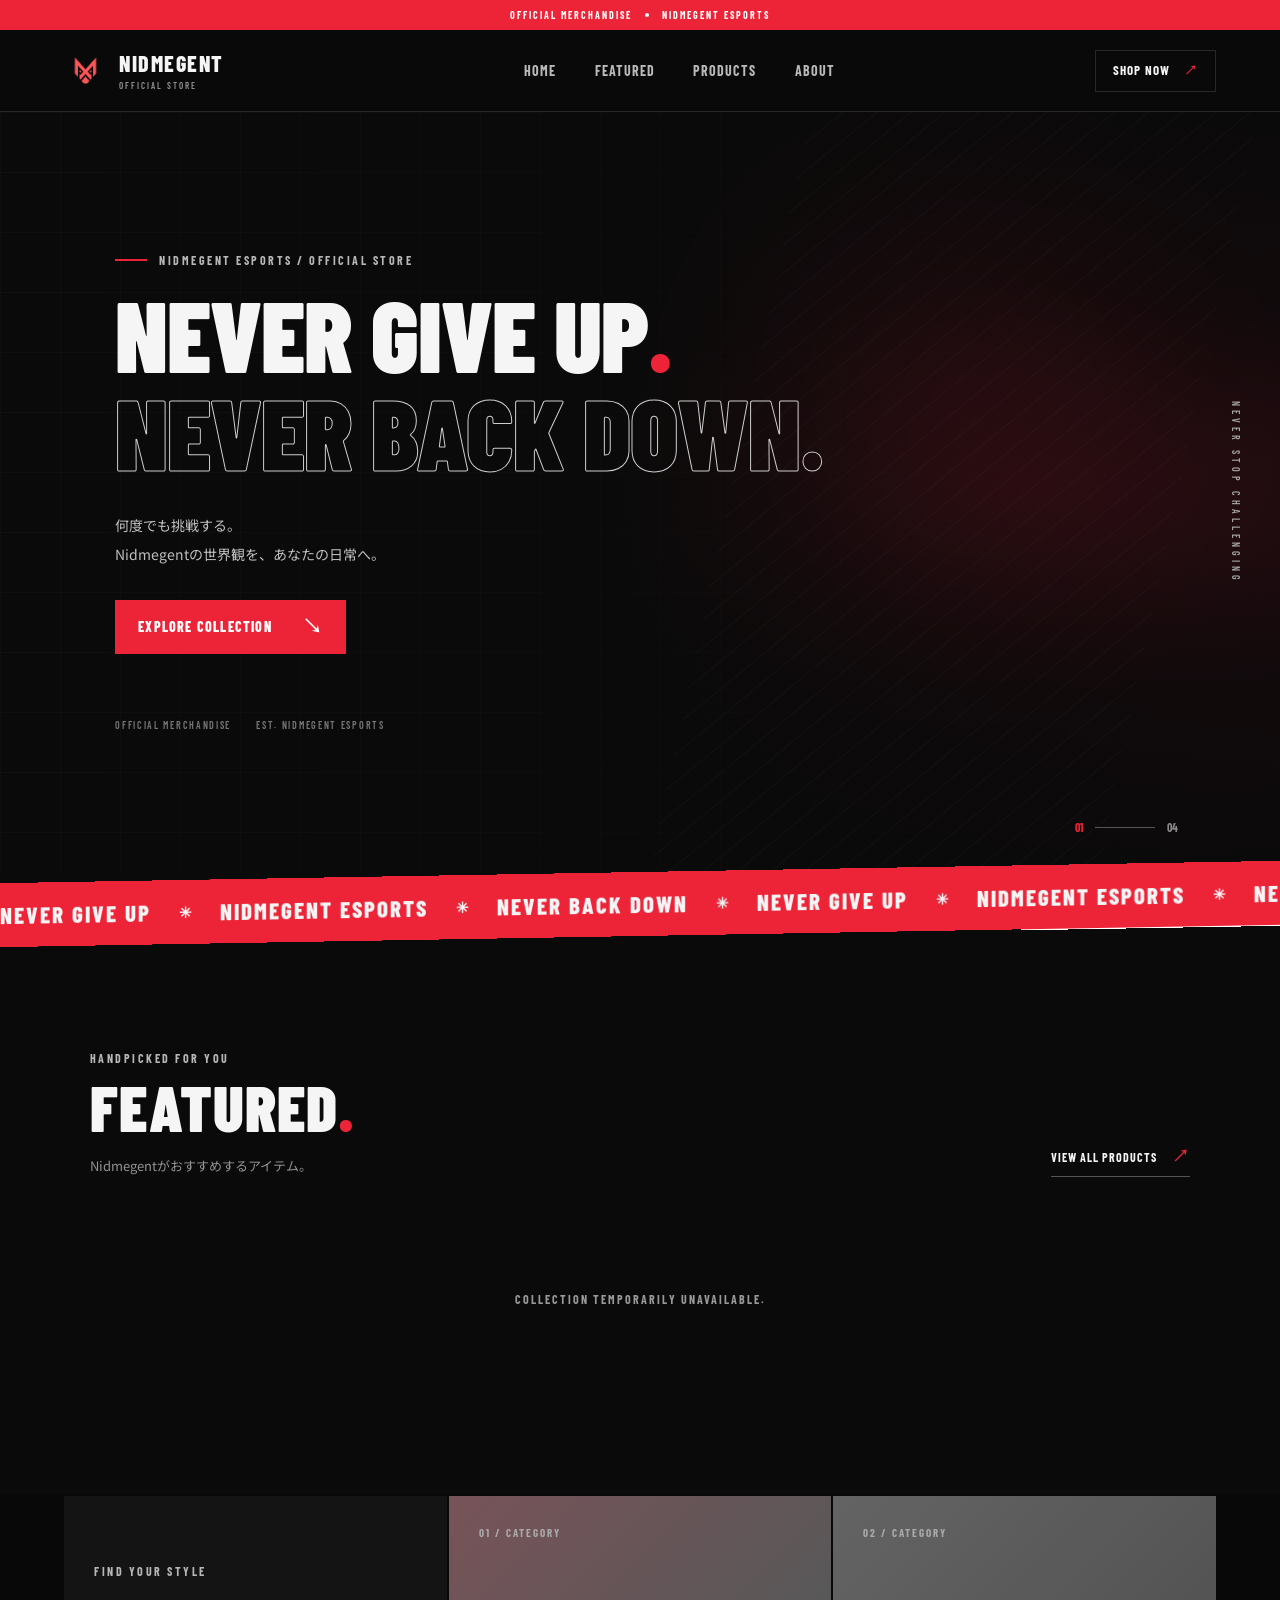
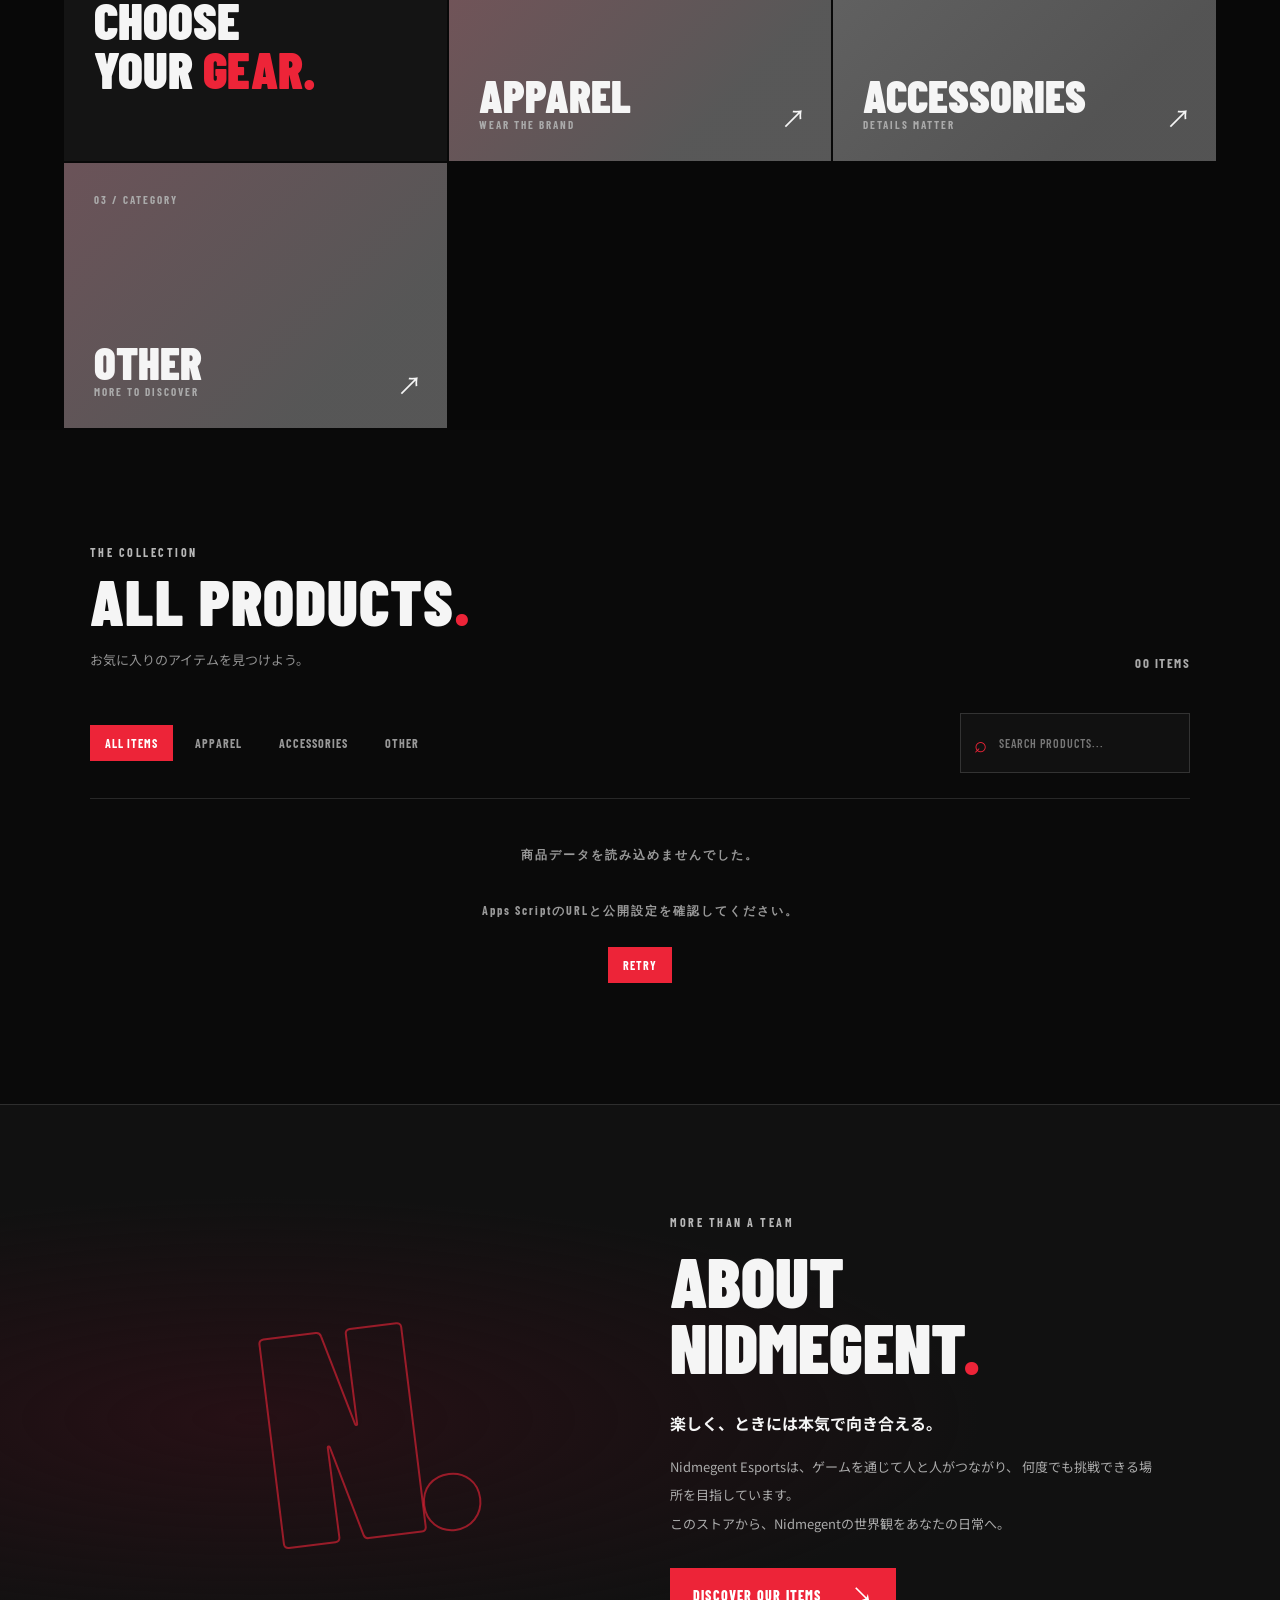
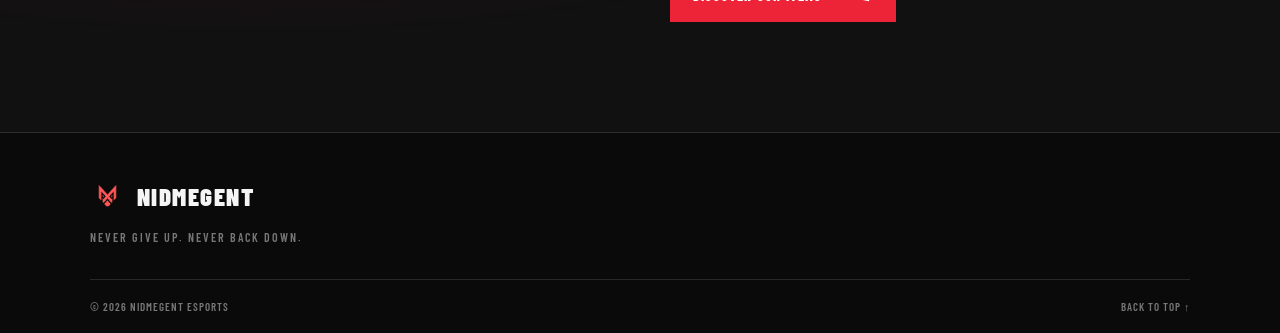
==== commit f9d5fdbe: "Update index.html" ====
--- a/index.html
+++ b/index.html
@@ -1,102 +1,39 @@
 <!DOCTYPE html>
 <html lang="ja">
 <head>
-  <meta charset="UTF-8">
-  <meta name="viewport" content="width=device-width, initial-scale=1">
+<meta charset="UTF-8">
+<meta name="viewport" content="width=device-width, initial-scale=1">
+<meta name="theme-color" content="#0a0a0a"><meta name="description" content="Nidmegent Esports Official Store. Official merchandise, apparel and accessories.">
+<title>NIDMEGENT OFFICIAL STORE</title>
+<link rel="preconnect" href="https://fonts.googleapis.com">
+<link rel="preconnect" href="https://fonts.gstatic.com" crossorigin>
+<link href="https://fonts.googleapis.com/css2?family=Barlow+Condensed:wght@500;600;700;800;900&family=Noto+Sans+JP:wght@400;500;700;900&display=swap" rel="stylesheet">
+<link rel="icon" href="logo.png" type="image/png">
+<link rel="stylesheet" href="style.css">
+<script src="script.js" defer></script>
+</head>
+<body>
+<div class="announcement"><span>OFFICIAL MERCHANDISE</span><span class="announcement-dot"></span><span>NIDMEGENT ESPORTS</span></div>
+<header class="site-header">
+<a href="index.html" class="brand"><img src="logo.png" alt="Nidmegent Esports" class="brand-logo"><span class="brand-text"><strong>NIDMEGENT</strong><small>OFFICIAL STORE</small></span></a>
+<button class="menu-toggle" id="menuToggle" aria-label="メニューを開く" aria-expanded="false"><span></span><span></span></button>
+<nav class="main-nav" id="mainNav"><a href="#home">HOME</a><a href="#featured">FEATURED</a><a href="#products">PRODUCTS</a><a href="#about">ABOUT</a></nav>
+<a href="#products" class="header-cta">SHOP NOW <span>↗</span></a>
+</header>
+<main>
+<!-- HERO -->
+<section class="hero" id="home">
+<div class="hero-grid"></div><div class="hero-glow"></div>
+<div class="hero-content"><div class="eyebrow"><span class="red-line"></span>NIDMEGENT ESPORTS / OFFICIAL STORE</div>
+<h1>NEVER GIVE UP<span class="red-period">.</span><br><span class="hero-outline">NEVER BACK DOWN.</span></h1>
+<p class="hero-description">何度でも挑戦する。<br>Nidmegentの世界観を、あなたの日常へ。</p>
+<a href="#products" class="primary-button">EXPLORE COLLECTION<span class="button-arrow">↘</span></a>
+<div class="hero-caption"><span>OFFICIAL MERCHANDISE</span><span>EST. NIDMEGENT ESPORTS</span></div></div>
+<div class="hero-side-label">NEVER STOP CHALLENGING</div>
+<div class="hero-number"><span>01</span><span class="number-line"></span><span>04</span></div>
+</section>
 
-  <meta name="theme-color" content="#0a0a0a">
-  <meta name="description" content="Nidmegent Esports Official Store. Official merchandise, apparel and accessories.">
-
-  <title>NIDMEGENT OFFICIAL STORE</title>
-
-  <link rel="preconnect" href="https://fonts.googleapis.com">
-  <link rel="preconnect" href="https://fonts.gstatic.com" crossorigin>
-
-  <link href="https://fonts.googleapis.com/css2?family=Barlow+Condensed:wght@500;600;700;800;900&family=Noto+Sans+JP:wght@400;500;700;900&display=swap" rel="stylesheet">
-
-  <link rel="stylesheet" href="style.css">
-  <script src="script.js" defer></script>
-</head>
-
-<body>
-
-  <div class="announcement">
-    <span>OFFICIAL MERCHANDISE</span>
-    <span class="announcement-dot"></span>
-    <span>NIDMEGENT ESPORTS</span>
-  </div>
-
-  <header class="site-header">
-    <a href="index.html" class="brand">
-      <img src="logo.png" alt="Nidmegent Esports" class="brand-logo">
-      <span class="brand-text">
-        <strong>NIDMEGENT</strong>
-        <small>OFFICIAL STORE</small>
-      </span>
-    </a>
-
-    <button class="menu-toggle" id="menuToggle"
-      aria-label="メニューを開く" aria-expanded="false">
-      <span></span>
-      <span></span>
-    </button>
-
-    <nav class="main-nav" id="mainNav">
-      <a href="#home">HOME</a>
-      <a href="#featured">FEATURED</a>
-      <a href="#products">PRODUCTS</a>
-      <a href="#about">ABOUT</a>
-    </nav>
-
-    <a href="#products" class="header-cta">
-      SHOP NOW <span>↗</span>
-    </a>
-  </header>
-
-  <main>
-
-    <!-- HERO -->
-    <section class="hero" id="home">
-      <div class="hero-grid"></div>
-      <div class="hero-glow"></div>
-
-      <div class="hero-content">
-        <div class="eyebrow">
-          <span class="red-line"></span>
-          NIDMEGENT ESPORTS / OFFICIAL STORE
-        </div>
-
-        <h1>
-          NEVER GIVE UP<span class="red-period">.</span><br>
-          <span class="hero-outline">NEVER BACK DOWN.</span>
-        </h1>
-
-        <p class="hero-description">
-          何度でも挑戦する。<br>
-          Nidmegentの世界観を、あなたの日常へ。
-        </p>
-
-        <a href="#products" class="primary-button">
-          EXPLORE COLLECTION
-          <span class="button-arrow">↘</span>
-        </a>
-
-        <div class="hero-caption">
-          <span>OFFICIAL MERCHANDISE</span>
-          <span>EST. NIDMEGENT ESPORTS</span>
-        </div>
-      </div>
-
-      <div class="hero-side-label">NEVER STOP CHALLENGING</div>
-
-      <div class="hero-number">
-        <span>01</span>
-        <span class="number-line"></span>
-        <span>04</span>
-      </div>
-    </section>
-
-    <!-- BRAND MESSAGE -->
+<!-- BRAND MESSAGE -->
     <section class="ticker" aria-label="ブランドメッセージ">
       <div class="ticker-track">
         <span>NEVER GIVE UP</span><b>✳</b>
@@ -238,53 +175,18 @@
       </div>
     </section>
 
-  </main>
+</main>
+<footer class="site-footer"><a href="#home" class="footer-brand"><img src="logo.png" alt="" class="footer-logo"><span>NIDMEGENT</span></a><p class="footer-tagline">NEVER GIVE UP. NEVER BACK DOWN.</p>
+<div class="footer-bottom"><span>© <span id="currentYear"></span> NIDMEGENT ESPORTS</span><a href="#home">BACK TO TOP ↑</a></div>
+</footer>
+<!-- PRODUCT DETAIL MODAL -->
+<dialog class="product-modal" id="productModal">
+<button class="modal-close" id="modalClose" aria-label="閉じる">×</button>
+<div class="modal-layout"><div class="modal-image-wrap"><img src="" alt="" id="modalImage"></div>
+<div class="modal-content"><p class="section-kicker" id="modalCategory">CATEGORY</p><h2 id="modalName">PRODUCT NAME</h2><p class="modal-price" id="modalPrice"></p><p class="modal-description" id="modalDescription"></p>
+<a href="#" id="modalPurchase" class="primary-button" target="_blank" rel="noopener noreferrer">BUY AT STORE <span class="button-arrow">↗</span></a>
+<p class="modal-note">※購入手続きは外部販売サイトで行われます。</p></div></div></dialog>
 
-  <footer class="site-footer">
-    <a href="#home" class="footer-brand">
-      <img src="logo.png" alt="" class="footer-logo">
-      <span>NIDMEGENT</span>
-    </a>
-
-    <p class="footer-tagline">
-      NEVER GIVE UP. NEVER BACK DOWN.
-    </p>
-
-    <div class="footer-bottom">
-      <span>© <span id="currentYear"></span> NIDMEGENT ESPORTS</span>
-      <a href="#home">BACK TO TOP ↑</a>
-    </div>
-  </footer>
-
-  <!-- PRODUCT DETAIL MODAL -->
-  <dialog class="product-modal" id="productModal">
-    <button class="modal-close" id="modalClose"
-      aria-label="閉じる">×</button>
-
-    <div class="modal-layout">
-      <div class="modal-image-wrap">
-        <img src="" alt="" id="modalImage">
-      </div>
-
-      <div class="modal-content">
-        <p class="section-kicker" id="modalCategory">CATEGORY</p>
-        <h2 id="modalName">PRODUCT NAME</h2>
-        <p class="modal-price" id="modalPrice"></p>
-        <p class="modal-description" id="modalDescription"></p>
-
-        <a href="#" id="modalPurchase" class="primary-button"
-          target="_blank" rel="noopener noreferrer">
-          BUY AT STORE <span class="button-arrow">↗</span>
-        </a>
-
-        <p class="modal-note">
-          ※購入手続きは外部販売サイトで行われます。
-        </p>
-      </div>
-    </div>
-  </dialog>
-
-  <div class="toast" id="toast" role="status"></div>
-
+<div class="toast" id="toast" role="status"></div>
 </body>
 </html>
